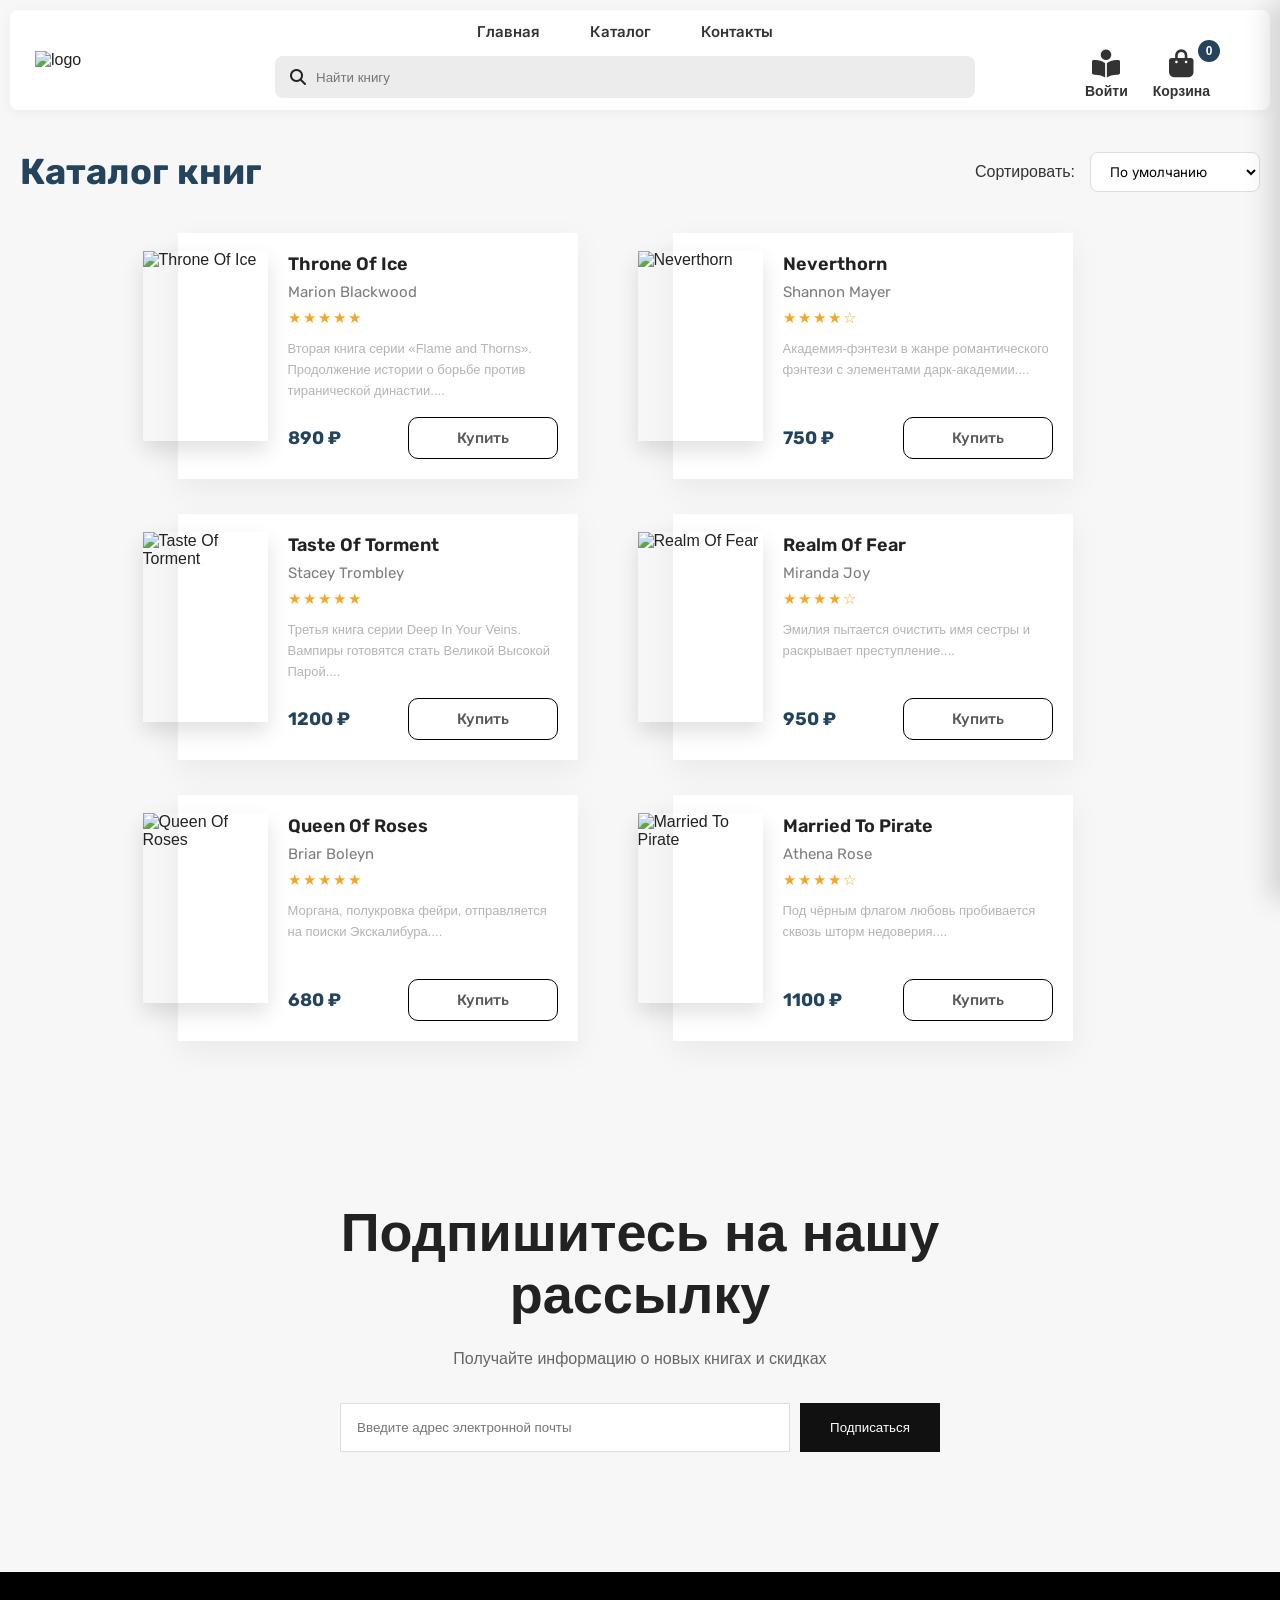
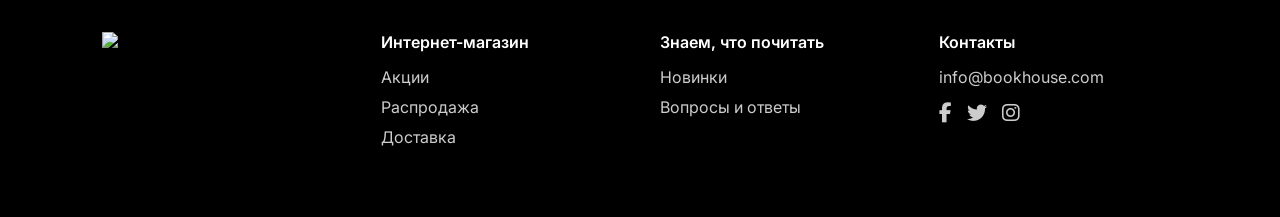
==== catalog.html @ 3a9060df "Add files via upload" ====
<!DOCTYPE html>
<html lang="ru">

<head>
    <meta charset="UTF-8">
    <meta name="viewport" content="width=device-width, initial-scale=1.0">
    <title>Каталог - Book House</title>
    <link rel="stylesheet" href="style.css">
    <link rel="stylesheet" href="https://cdnjs.cloudflare.com/ajax/libs/font-awesome/6.5.1/css/all.min.css">
    <link href="https://fonts.googleapis.com/css2?family=Rubik:wght@400;500;600&display=swap" rel="stylesheet">
    <link href="https://fonts.googleapis.com/css2?family=Rambla:wght@400;700&display=swap">
    <link href="https://fonts.googleapis.com/css2?family=Karla:wght@400;700&display=swap">
    <link href="https://fonts.googleapis.com/css2?family=Inter:wght@400;500;600;700&display=swap" rel="stylesheet">
</head>

<body>

<div class="overlay" id="overlay"></div>

<!-- HEADER -->
<header class="header">
    <div class="logo">
        <img src="images/logo.png" alt="logo">
    </div>
    <div class="header-center">
        <nav class="nav" id="nav">
            <a href="index.html">Главная</a>
            <a href="catalog.html">Каталог</a>
            <a href="#contacts">Контакты</a>
        </nav>
        <div class="search">
            <i class="fa-solid fa-magnifying-glass"></i>
            <input type="text" id="searchInput" placeholder="Найти книгу">
        </div>
    </div>
    <div class="header-right">
        <button class="header-icon">
            <i class="fa-solid fa-book-open-reader"></i>
            <span>Войти</span>
        </button>
        <button class="header-icon cart-btn" id="cartOpen">
            <i class="fa-solid fa-bag-shopping"></i>
            <span>Корзина</span>
            <span id="cartCount">0</span>
        </button>
        <button class="burger" id="burger">
            <i class="fa-solid fa-bars"></i>
        </button>
    </div>
</header>

<!-- CART -->
<div class="cart-sidebar" id="cartSidebar">
    <div class="cart-header">
        <h2>Корзина</h2>
        <button id="closeCart">×</button>
    </div>
    <div class="cart-items"></div>
    <div class="cart-footer">
        <button class="checkout-btn" id="checkoutBtn">Перейти к оплате →</button>
        <button class="clear-cart" id="clearCart">Очистить корзину</button>
    </div>
</div>

<!-- CATALOG SECTION -->
<section class="catalog-page">
    <div class="catalog-header">
        <h1>Каталог книг</h1>
        <div class="sorting">
            <label>Сортировать:</label>
            <select id="sortSelect">
                <option value="default">По умолчанию</option>
                <option value="price-asc">Сначала дешевле</option>
                <option value="price-desc">Сначала дороже</option>
                <option value="newest">По новизне</option>
            </select>
        </div>
    </div>

    <div class="catalog-products" id="catalogProducts">
        <!-- Карточки будут подгружаться из JS -->
    </div>
</section>

<!-- NEWSLETTER -->
<section class="newsletter" id="newsletter">
    <h2>Подпишитесь на нашу рассылку</h2>
    <p>Получайте информацию о новых книгах и скидках</p>
    <form>
        <input type="email" placeholder="Введите адрес электронной почты">
        <button>Подписаться</button>
    </form>
</section>

<!-- FOOTER -->
<footer class="footer" id="contacts">
    <div>
        <img src="images/logo.png" class="footer-logo">
    </div>
    <div>
        <h4>Интернет-магазин</h4>
        <p>Акции</p>
        <p>Распродажа</p>
        <p>Доставка</p>
    </div>
    <div>
        <h4>Знаем, что почитать</h4>
        <p>Новинки</p>
        <p>Вопросы и ответы</p>
    </div>
    <div>
        <h4>Контакты</h4>
        <p>info@bookhouse.com</p>
        <div class="social-icons">
            <a href="#"><i class="fa-brands fa-facebook-f"></i></a>
            <a href="#"><i class="fa-brands fa-twitter"></i></a>
            <a href="#"><i class="fa-brands fa-instagram"></i></a>
        </div>
    </div>
</footer>

<script src="data.js"></script>
<script src="catalog.js"></script>
</body>

</html>
---- style.css ----
* {
    margin: 0;
    padding: 0;
    box-sizing: border-box;
    font-family: 'Segoe UI', sans-serif;
    scroll-behavior: smooth;
}

body {
    background: #f7f7f7;
    color: #222;
    overflow-x: hidden;
}

/* ===== SCROLL ===== */
::-webkit-scrollbar {
    width: 8px;
}

::-webkit-scrollbar-thumb {
    background: #24435d;
    border-radius: 20px;
}

/* ===== OVERLAY ===== */
.overlay {
    position: fixed;
    inset: 0;
    background: rgba(0, 0, 0, .45);
    opacity: 0;
    visibility: hidden;
    transition: .3s;
    z-index: 998;
}

.overlay.active {
    opacity: 1;
    visibility: visible;
}

/* ===== HEADER ===== */
.header {
    max-width: 1400px;
    width: calc(100% - 20px);
    margin: 10px auto 0;
    border-radius: 8px;
    background: #fff;
    padding: 0 25px;
    height: 100px;
    min-height: 60px;
    position: sticky;
    top: 10px;
    z-index: 999;
    box-shadow: 0 2px 12px rgba(0, 0, 0, .05);
    display: grid;
    grid-template-columns: 130px 1fr 160px;
    align-items: center;
    transition: all 0.3s ease;
}
.header.sticky {
    top: 0;
    margin-top: 0;
    width: calc(100% - 20px);
    width: 1400px;
    max-width: 100%;
    border-radius: 8px;
    max-width: 1400px;
    min-height: 60px;
}


.logo img {
    height: 100px;
    width: auto;
}

.nav {
    display: flex;
    justify-content: center;
    gap: 50px;
    margin-bottom: 15px;
}

.nav a {
    text-decoration: none;
    color: #333;
    font-size: 15px;
    font-weight: 500;
    transition: .3s;
    font-family: 'Inter', sans-serif;
    font-weight: 600;
}

.nav a:hover {
    color: #24435d;
}

.header-right {
    display: flex;
    gap: 25px;
    align-items: flex-end;
    padding-top: 28px;
}

.header-center {
    display: flex;
    flex-direction: column;
    justify-content: center;
}


.search {
    width: 100%;
    max-width: 700px;
    height: 42px;
    margin: auto;
    display: flex;
    align-items: center;
    gap: 10px;
    background: #ececec;
    padding: 0 15px;
    border-radius: 8px;
}

.search input {
    width: 100%;
    border: none;
    outline: none;
    background: none;
}

.header-icon {
    display: flex;
    flex-direction: column;
    align-items: center;
    gap: 5px;
    border: none;
    background: none;
    cursor: pointer;
    font-size: 14px;
    font-family: 'Inter', sans-serif;
    color: #333;
    font-weight: 600;
}

.header-icon i {
    font-size: 28px;
}

#cartCount {
    position: absolute;
    right: -10px;
    top: -10px;
    width: 22px;
    height: 22px;
    border-radius: 50%;
    background: #24435d;
    color: #fff;
    font-size: 12px;
    display: flex;
    justify-content: center;
    align-items: center;
}

.burger {
    display: none;
    font-size: 26px;
    background: none;
    border: none;
    cursor: pointer;
}

/* ===== CART ===== */
.cart-sidebar {
    position: fixed;
    top: 0;
    right: -430px;
    width: 430px;
    height: 100vh;
    background: #fff;
    z-index: 9999;
    display: flex;
    flex-direction: column;
    transition: .4s;
    box-shadow: -10px 0 25px rgba(0, 0, 0, .15);
}

.cart-sidebar.active {
    right: 0;
}

.cart-header {
    padding: 25px;
    display: flex;
    justify-content: space-between;
    align-items: center;
    border-bottom: 1px solid #eee;
}

.cart-header h2 {
    font-size: 24px;
    font-family: 'Inter', sans-serif;
}

.cart-header button {
    border: none;
    background: none;
    font-size: 30px;
    cursor: pointer;
}

.cart-items {
    flex: 1;
    overflow: auto;
    padding: 20px;
}

.cart-item {
    display: flex;
    gap: 15px;
    align-items: center;
    margin-bottom: 20px;
    padding-bottom: 20px;
    border-bottom: 1px solid #eee;
}

.cart-item img {
    width: 70px;
    height: 100px;
    object-fit: cover;
    border-radius: 6px;
}

.cart-footer {
    padding: 20px;
    border-top: 1px solid #eee;
}

.clear-cart {
    width: 100%;
    padding: 14px;
    border: none;
    background: #24435d;
    color: #fff;
    cursor: pointer;
    border-radius: 8px;
}

.remove-item {
    background: none;
    border: 1px solid #ddd;
    color: #666;
    padding: 6px 12px;
    border-radius: 6px;
    cursor: pointer;
    font-family: 'Inter', sans-serif;
    font-size: 12px;
    transition: .3s;
}

.remove-item:hover {
    background: #24435d;
    border-color: #24435d;
    color: white;
}

.cart-footer {
    padding: 20px;
    border-top: 1px solid #eee;
    display: flex;
    flex-direction: column;
    gap: 12px;
}

.checkout-btn {
    width: 100%;
    padding: 14px;
    border: none;
    background: #24435d;
    color: #fff;
    cursor: pointer;
    border-radius: 8px;
    font-family: 'Inter', sans-serif;
    font-weight: 500;
    transition: .3s;
}

.checkout-btn:hover {
    background: #173F5F;
}

.clear-cart {
    width: 100%;
    padding: 14px;
    border: 1px solid #ddd;
    background: transparent;
    color: #666;
    cursor: pointer;
    border-radius: 8px;
    font-family: 'Inter', sans-serif;
    font-weight: 500;
    transition: .3s;
}

.clear-cart:hover {
    background: #ff4d4d;
    border-color: #ff4d4d;
    color: white;
}

.remove-item {
    background: none;
    border: 1px solid #ddd;
    color: #666;
    padding: 6px 12px;
    border-radius: 6px;
    cursor: pointer;
    font-family: 'Inter', sans-serif;
    font-size: 12px;
    transition: .3s;
}

.remove-item:hover {
    background: #24435d;
    border-color: #24435d;
    color: white;
}

/* ===== HERO ===== */
.hero {
    position: relative;
    width: 92%;
    max-width: 1450px;
    margin: 0 auto;
    display: flex;
    align-items: center;
    overflow: visible;
    padding-left: 60px;
}

.hero-content {
    position: relative;
    z-index: 2;
    margin-top: 80px;
}

.hero-content h1 {
    font-size: 70px;
    line-height: 1.0.5;
    font-weight: 600;
    margin-bottom: 30px;
    font-family: 'Rubik', sans-serif;
    font-weight: 800;
}

.hero-content p {
    font-size: 25px;
    line-height: 1.8;
    color: #545454;
    font-family: 'Inter', sans-serif;
    font-weight: 500;
    max-width: 800px;
}

.hero-content h1 span {
    display: block;
}

.hero-image {
    position: absolute;
    right: -200px;
    bottom: -290px;
    z-index: 1;
}

.hero-image img {
    width: 700px;
    max-width: none;
    display: block;
}

@keyframes float {
    0% {
        transform: translateY(0px);
    }
    50% {
        transform: translateY(-15px);
    }
    100% {
        transform: translateY(0px);
    }
}

/* ===== NEW BOOKS ===== */
.new-books {
    padding: 80px 8%;
}

.new-books h2 {
    text-align: center;
    font-size: 42px;
    margin-bottom: 117px;
    color: #24435d;
}

.products-layout {
    display: grid;
    grid-template-columns: 230px 1fr;
    column-gap: 179px;
    padding-left: 0;
    margin-left: 0;
}

/* ===== SIDEBAR ===== */
.sidebar {
    margin-top: -55px;
    padding-top: 20px;
    margin-left: 85px;
}

.sidebar h3 {
    margin-bottom: 20px;
}

.sidebar h3,
.recommend-menu h4 {
    font-family: 'Karla', sans-serif;
    font-weight: 700;
    font-size: 20px;
}

.sidebar li,
.recommend-menu p {
    font-family: 'Karla', sans-serif;
    font-weight: 400;
    font-size: 16px;
}

.sidebar ul {
    list-style: none;
}

.sidebar li {
    padding: 12px;
    cursor: pointer;
    margin-bottom: 8px;
    transition: .3s;
    border-left: 3px solid transparent;
}

.sidebar li:hover {
    background: #f0f4f8;
}

.sidebar li.active {
    background: #24435d;
    color: white;
    border-left: 3px solid #111;
}

.recommend-menu {
    margin-top: 220px;
}

.recommend-menu h4 {
    margin-bottom: 20px;
}

.recommend-menu p {
    margin-bottom: 12px;
    cursor: pointer;
    transition: .3s;
    padding: 12px;
}

.recommend-menu p:hover {
    background: #f0f4f8;
    color: #24435d;
}

.recommend-menu p.active-recommend {
    background: #24435d;
    color: white;
}

.reset-recommend {
    margin-top: 15px;
    color: #666;
    font-size: 14px;
    border-top: 1px solid #eee;
    padding-top: 15px;
}

.reset-recommend:hover {
    color: #24435d;
}

/* ===== PRODUCTS ===== */
.products {
    display: grid;
    grid-template-columns: repeat(2, 430px);
    row-gap: 35px;
    column-gap: 65px;
    justify-content: center;
}

.card {
    position: relative;
    background: #fff;
    width: 400px;
    height: auto;
    max-height: 280px;
    padding: 20px 20px 20px 110px;
    border-radius: 0;
    overflow: visible;
    box-shadow: 0 10px 30px rgba(0, 0, 0, .06);
    transition: transform 0.35s ease, box-shadow 0.3s ease;
}

.card.hidden {
    opacity: 0;
    transform: scale(0.95);
    pointer-events: none;
    transition: opacity 0.25s ease, transform 0.25s ease;
    display: none !important;
}

.card:hover {
    transform: translateY(-8px);
}

.card img {
    position: absolute;
    left: -35px;
    top: 18px;
    width: 125px;
    height: 190px;
    object-fit: cover;
    box-shadow: 0 10px 20px rgba(0, 0, 0, .12);
}

.card-info {
    display: flex;
    flex-direction: column;
    height: 100%;
}

.card-info h3 {
    font-family: 'Rubik', sans-serif;
    font-size: 18px;
    font-weight: 600;
    margin-bottom: 8px;
}

.cart-btn {
    position: relative;
}

.author {
    font-family: 'Rubik', sans-serif;
    color: #7d7d7d;
    font-size: 15px;
    margin-bottom: 8px;
    display: block;
}

.rating {
    color: #f5a623;
    font-size: 15px;
    letter-spacing: 2px;
    margin-bottom: 12px;
}

.card-info p {
    font-family: 'Rambla', sans-serif;
    font-size: 13px;
    line-height: 1.6;
    color: #b4b4b4;
    min-height: 60px;
    max-height: 60px;
    overflow: hidden;
    margin-bottom: 18px;
}

.section-line {
    width: 1400px;
    max-width: 1400px;
    height: 3px;
    background: #d2cece;
    margin: 400px auto 40px;
}

.section-line2 {
    width: 1400px;
    max-width: 1400px;
    height: 3px;
    background: #d2cece;
    margin: 60px auto 40px;
}

.buy-btn {
    width: 240px;
    height: 42px;
    font-size: 15px;
    font-family: 'Rubik', sans-serif;
    font-weight: 500;
    margin-top: auto;
    background: white;
    color: #5B5A5A;
    border: 1px solid #000;
    cursor: pointer;
    transition: .3s;
    border-radius: 10px;
}

.buy-btn:hover {
    background: #24435d;
    color: white;
}

.buy-btn.added {
    background: #27ae60;
    border-color: #27ae60;
    color: white;
}

/* ===== CATEGORIES ===== */
.category-block p {
    margin-top: 0;
    margin-bottom: 30px;
    font-size: 16px;
    line-height: 1.6;
    color: #555;
    width: 100%;
    max-width: 1072px;
    text-align: left;
}

.categories {
    padding: 100px 8%;
}

.categories h2 {
    text-align: center;
    font-size: 42px;
    margin-bottom: 60px;
    color: #24435d;
}

.category-block {
    margin-bottom: 80px;
    display: flex;
    flex-direction: column;
    align-items: center;
}

.category-header {
    display: flex;
    justify-content: space-between;
    align-items: center;
    margin-bottom: 10px;
    width: 100%;
    max-width: 1072px;
}

.category-header button {
    background: transparent;
    border: 2px solid #173F5F;
    color: #173F5F;
    font-family: 'Inter', sans-serif;
    font-size: 16px;
    font-weight: 500;
    width: 207px;
    height: 61px;
    border-radius: 7px;
    cursor: pointer;
    transition: .3s;
    display: inline-flex;
    align-items: center;
    justify-content: center;
    gap: 8px;
}

.category-header button:hover {
    background: #173F5F;
    color: white;
    transform: translateX(5px);
}

.books-row {
    display: flex;
    gap: 68px;
    justify-content: center;
    flex-wrap: wrap;
}

.books-row img {
    width: 160px;
    height: 245px;
    object-fit: cover;
    border-radius: 0;
    cursor: pointer;
    transition: .3s;
    box-shadow: 0 2px 8px rgba(0, 0, 0, .1);
}

.books-row img:hover {
    transform: scale(1.05);
    box-shadow: 0 4px 12px rgba(0, 0, 0, .2);
}

/* ===== NEWSLETTER ===== */
.newsletter {
    padding: 120px 8%;
    text-align: center;
}

.newsletter h2 {
    font-size: 54px;
    max-width: 700px;
    margin: auto;
    margin-bottom: 25px;
}

.newsletter p {
    color: #666;
    margin-bottom: 35px;
}

.newsletter form {
    display: flex;
    justify-content: center;
    gap: 10px;
}

.newsletter input {
    width: 450px;
    padding: 16px;
    border: 1px solid #ddd;
}

.newsletter button {
    padding: 16px 30px;
    background: #111;
    color: #fff;
    border: none;
    cursor: pointer;
}

/* ===== FOOTER ===== */
.footer {
    background: #000;
    color: white;
    padding: 60px 8%;
    display: grid;
    grid-template-columns: repeat(4, 1fr);
    gap: 40px;
}

.footer-logo {
    width: 120px;
}

.footer h4 {
    margin-bottom: 15px;
    font-family: 'Inter', sans-serif;
    font-weight: 600;
}

.footer p {
    margin-bottom: 10px;
    color: #ccc;
    font-family: 'Inter', sans-serif;
    font-weight: 400;
    cursor: pointer;
}

.social-icons {
    display: flex;
    gap: 15px;
    margin-top: 15px;
}

.social-icons a {
    color: #ccc;
    font-size: 20px;
    transition: .3s;
}

.social-icons a:hover {
    color: white;
}

/* ===== CATALOG PAGE ===== */
.catalog-page {
    max-width: 1400px;
    margin: 40px auto;
    padding: 0 20px;
}

.catalog-header {
    display: flex;
    justify-content: space-between;
    align-items: center;
    margin-bottom: 40px;
    flex-wrap: wrap;
    gap: 20px;
}

.catalog-header h1 {
    font-family: 'Rubik', sans-serif;
    font-size: 36px;
    color: #24435d;
}

.sorting {
    display: flex;
    align-items: center;
    gap: 15px;
    font-family: 'Inter', sans-serif;
}

.sorting label {
    font-weight: 500;
    color: #333;
}

.sorting select {
    padding: 10px 15px;
    border: 1px solid #ddd;
    border-radius: 8px;
    font-family: 'Inter', sans-serif;
    background: white;
    cursor: pointer;
}

/* ТАКИЕ ЖЕ КАРТОЧКИ КАК НА ГЛАВНОЙ */
.catalog-products {
    display: grid;
    grid-template-columns: repeat(2, 430px);
    row-gap: 35px;
    column-gap: 65px;
    justify-content: center;
}

.catalog-card {
    position: relative;
    background: #fff;
    width: 400px;
    height: auto;
    max-height: 280px;
    padding: 20px 20px 20px 110px;
    border-radius: 0;
    overflow: visible;
    box-shadow: 0 10px 30px rgba(0, 0, 0, .06);
    transition: transform 0.35s ease, box-shadow 0.3s ease;
}

.catalog-card:hover {
    transform: translateY(-8px);
}

.catalog-card img {
    position: absolute;
    left: -35px;
    top: 18px;
    width: 125px;
    height: 190px;
    object-fit: cover;
    box-shadow: 0 10px 20px rgba(0, 0, 0, .12);
}

.catalog-card-info {
    display: flex;
    flex-direction: column;
    height: 100%;
}

.catalog-card-info h3 {
    font-family: 'Rubik', sans-serif;
    font-size: 18px;
    font-weight: 600;
    margin-bottom: 8px;
}

.catalog-card-info .author {
    font-family: 'Rubik', sans-serif;
    color: #7d7d7d;
    font-size: 15px;
    margin-bottom: 8px;
    display: block;
}

.catalog-card-info .rating {
    color: #f5a623;
    font-size: 15px;
    letter-spacing: 2px;
    margin-bottom: 12px;
}

.catalog-card-info p {
    font-family: 'Rambla', sans-serif;
    font-size: 13px;
    line-height: 1.6;
    color: #b4b4b4;
    min-height: 60px;
    max-height: 60px;
    overflow: hidden;
    margin-bottom: 18px;
}

.card-footer {
    display: flex;
    justify-content: space-between;
    align-items: center;
    margin-top: auto;
    gap: 10px;
}

.price {
    font-family: 'Rubik', sans-serif;
    font-size: 18px;
    font-weight: 700;
    color: #24435d;
}

.buy-btn-catalog {
    width: 150px;
    height: 42px;
    font-size: 15px;
    font-family: 'Rubik', sans-serif;
    font-weight: 500;
    background: white;
    color: #5B5A5A;
    border: 1px solid #000;
    cursor: pointer;
    transition: .3s;
    border-radius: 10px;
}

.buy-btn-catalog:hover {
    background: #24435d;
    color: white;
}

/* Адаптив для каталога */
@media (max-width: 1200px) {
    .catalog-products {
        grid-template-columns: 1fr;
        justify-items: center;
    }
}

@media (max-width: 768px) {
    .catalog-header {
        flex-direction: column;
        text-align: center;
    }
    
    .catalog-card {
        width: 100%;
        max-width: 350px;
        padding: 20px;
        text-align: center;
    }
    
    .catalog-card img {
        position: static;
        margin: 0 auto 15px;
    }
    
    .card-footer {
        flex-direction: column;
        gap: 10px;
    }
    
    .buy-btn-catalog {
        width: 100%;
    }
}

@media (max-width: 768px) {
    .catalog-header {
        flex-direction: column;
        text-align: center;
    }
    
    .catalog-products {
        grid-template-columns: 1fr;
    }
    
    .catalog-card {
        flex-direction: column;
        align-items: center;
        text-align: center;
    }
    
    .catalog-card img {
        width: 150px;
        height: 220px;
        margin-top: 15px;
    }
    
    .card-footer {
        flex-direction: column;
        gap: 10px;
    }
}

/* ===== MEDIA QUERIES ===== */
@media (max-width: 1200px) {
    .hero {
        grid-template-columns: 1fr;
        text-align: center;
    }
    .hero-content {
        margin: auto;
    }
    .hero-image {
        margin-top: 50px;
    }
    .products {
        grid-template-columns: 1fr;
    }
}

@media (max-width: 900px) {
    .search {
        display: none;
    }
    .burger {
        display: block;
    }
    .nav {
        position: fixed;
        top: 0;
        right: -100%;
        width: 280px;
        height: 100vh;
        background: #fff;
        display: flex;
        flex-direction: column;
        padding: 100px 30px;
        transition: .4s;
        z-index: 9999;
    }
    .nav.active {
        right: 0;
    }
    .products-layout {
        grid-template-columns: 1fr;
    }
    .sidebar {
        order: 2;
    }
}

@media (max-width: 768px) {
    .header {
        flex-wrap: wrap;
        gap: 20px;
    }
    .header-center {
        order: 3;
        width: 100%;
        margin: 0;
    }
    .nav {
        display: none;
    }
    .burger {
        display: block;
    }
    .hero {
        grid-template-columns: 1fr;
        text-align: center;
        padding: 40px 25px;
    }
    .hero-content h1 {
        font-size: 42px;
    }
    .hero-content p {
        font-size: 16px;
    }
    .hero-image {
        margin-top: 30px;
    }
    .newsletter h2 {
        font-size: 34px;
    }
    .newsletter form {
        flex-direction: column;
    }
    .newsletter input {
        width: 100%;
    }
    .footer {
        grid-template-columns: 1fr;
    }
    .cart-sidebar {
        width: 100%;
    }
    .books-row {
        gap: 30px;
    }
    .books-row img {
        width: 130px;
        height: 200px;
    }
}

@media (max-width: 576px) {
    .hero {
        padding: 50px 6%;
    }
    .new-books {
        padding: 50px 6%;
    }
    .categories {
        padding: 50px 6%;
    }
    .newsletter {
        padding: 70px 6%;
    }
    .hero-content h1 {
        font-size: 34px;
    }
    .card {
        grid-template-columns: 1fr;
        text-align: center;
    }
    .card img {
        width: 100%;
        height: 260px;
    }
}
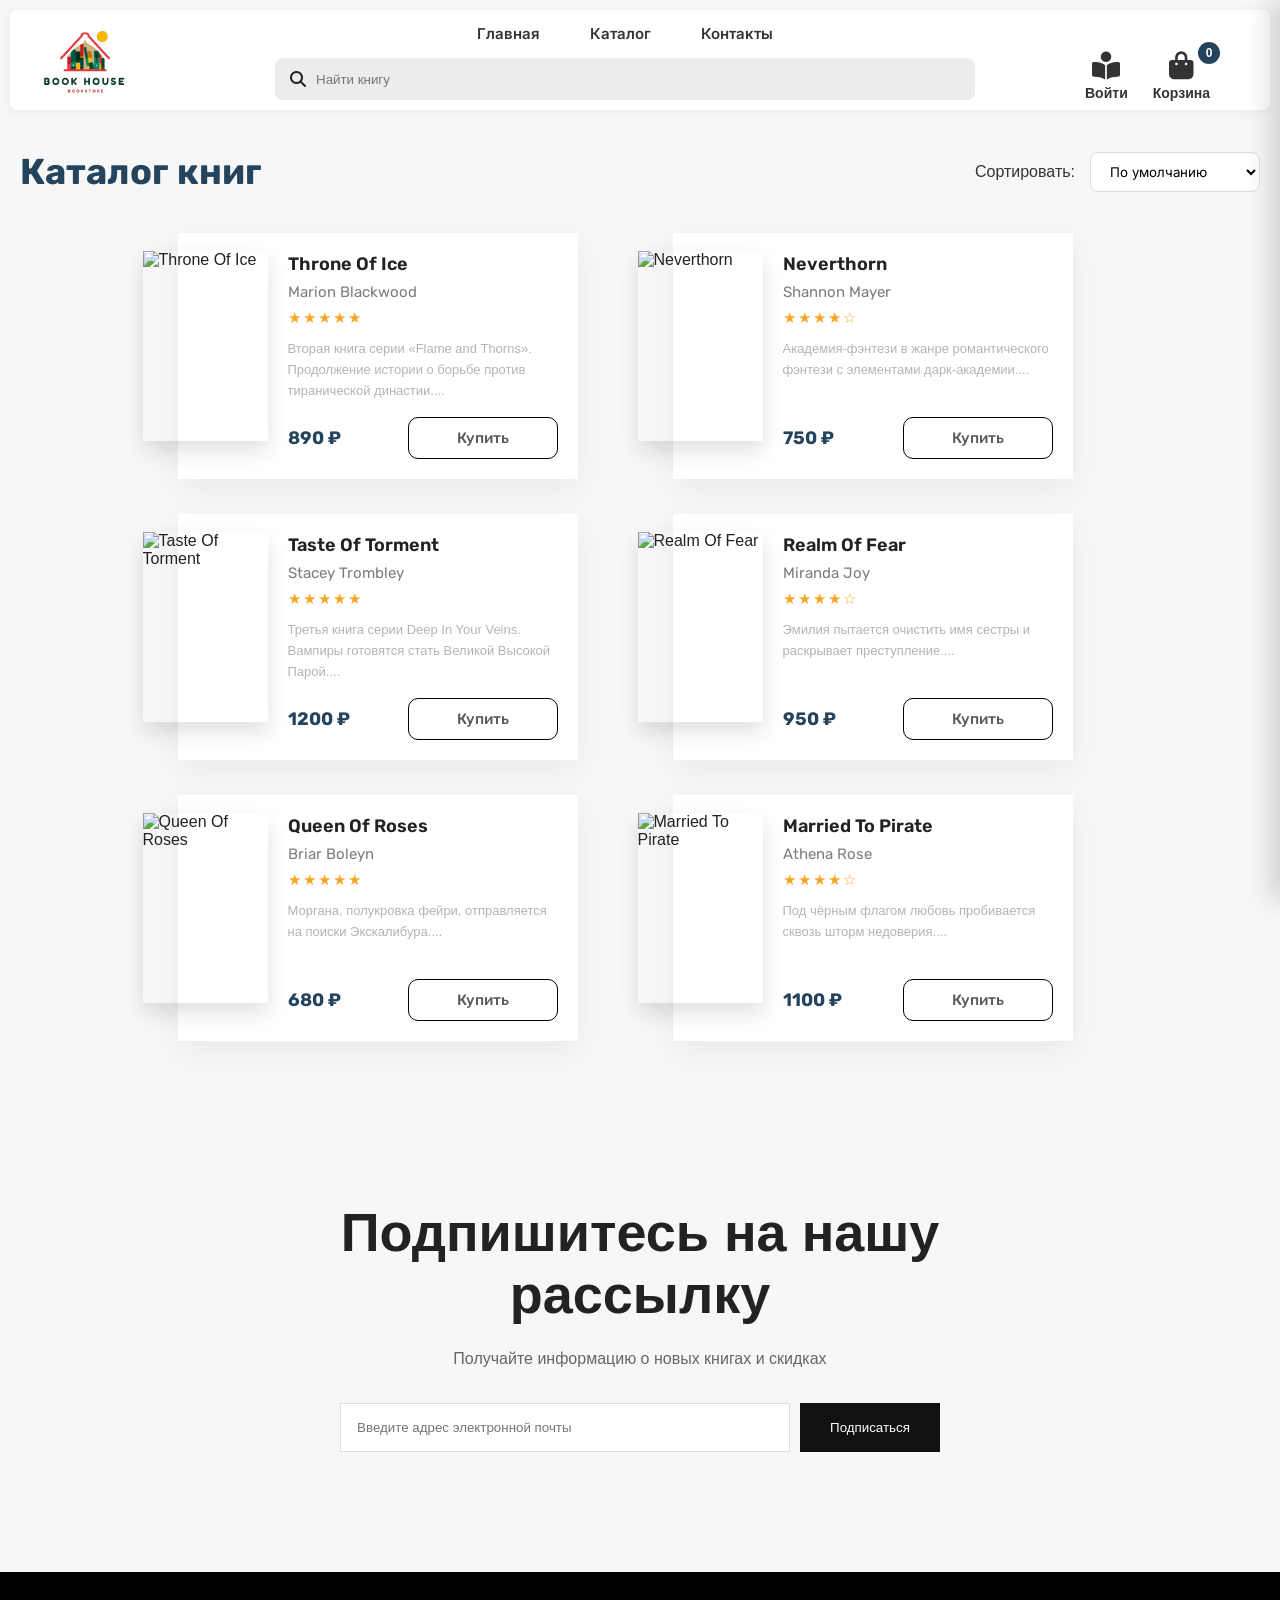
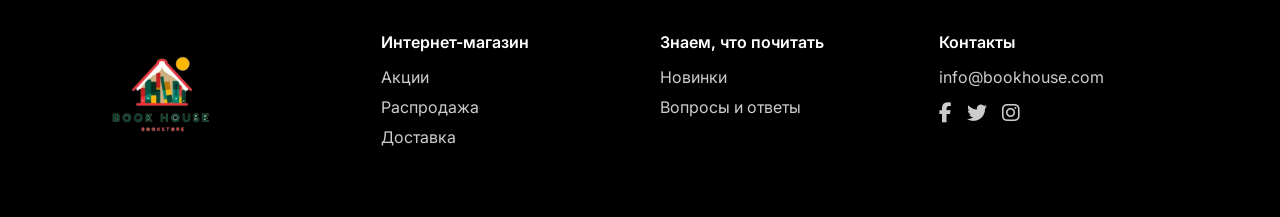
==== commit e870c8c9: "Update catalog.html" ====
--- a/catalog.html
+++ b/catalog.html
@@ -20,7 +20,7 @@
 <!-- HEADER -->
 <header class="header">
     <div class="logo">
-        <img src="images/logo.png" alt="logo">
+        <img src="logo.png" alt="logo">
     </div>
     <div class="header-center">
         <nav class="nav" id="nav">
@@ -78,7 +78,7 @@
     </div>
 
     <div class="catalog-products" id="catalogProducts">
-        <!-- Карточки будут подгружаться из JS -->
+        
     </div>
 </section>
 
@@ -95,7 +95,7 @@
 <!-- FOOTER -->
 <footer class="footer" id="contacts">
     <div>
-        <img src="images/logo.png" class="footer-logo">
+        <img src="logo.png" class="footer-logo">
     </div>
     <div>
         <h4>Интернет-магазин</h4>
@@ -123,4 +123,4 @@
 <script src="catalog.js"></script>
 </body>
 
-</html>+</html>
